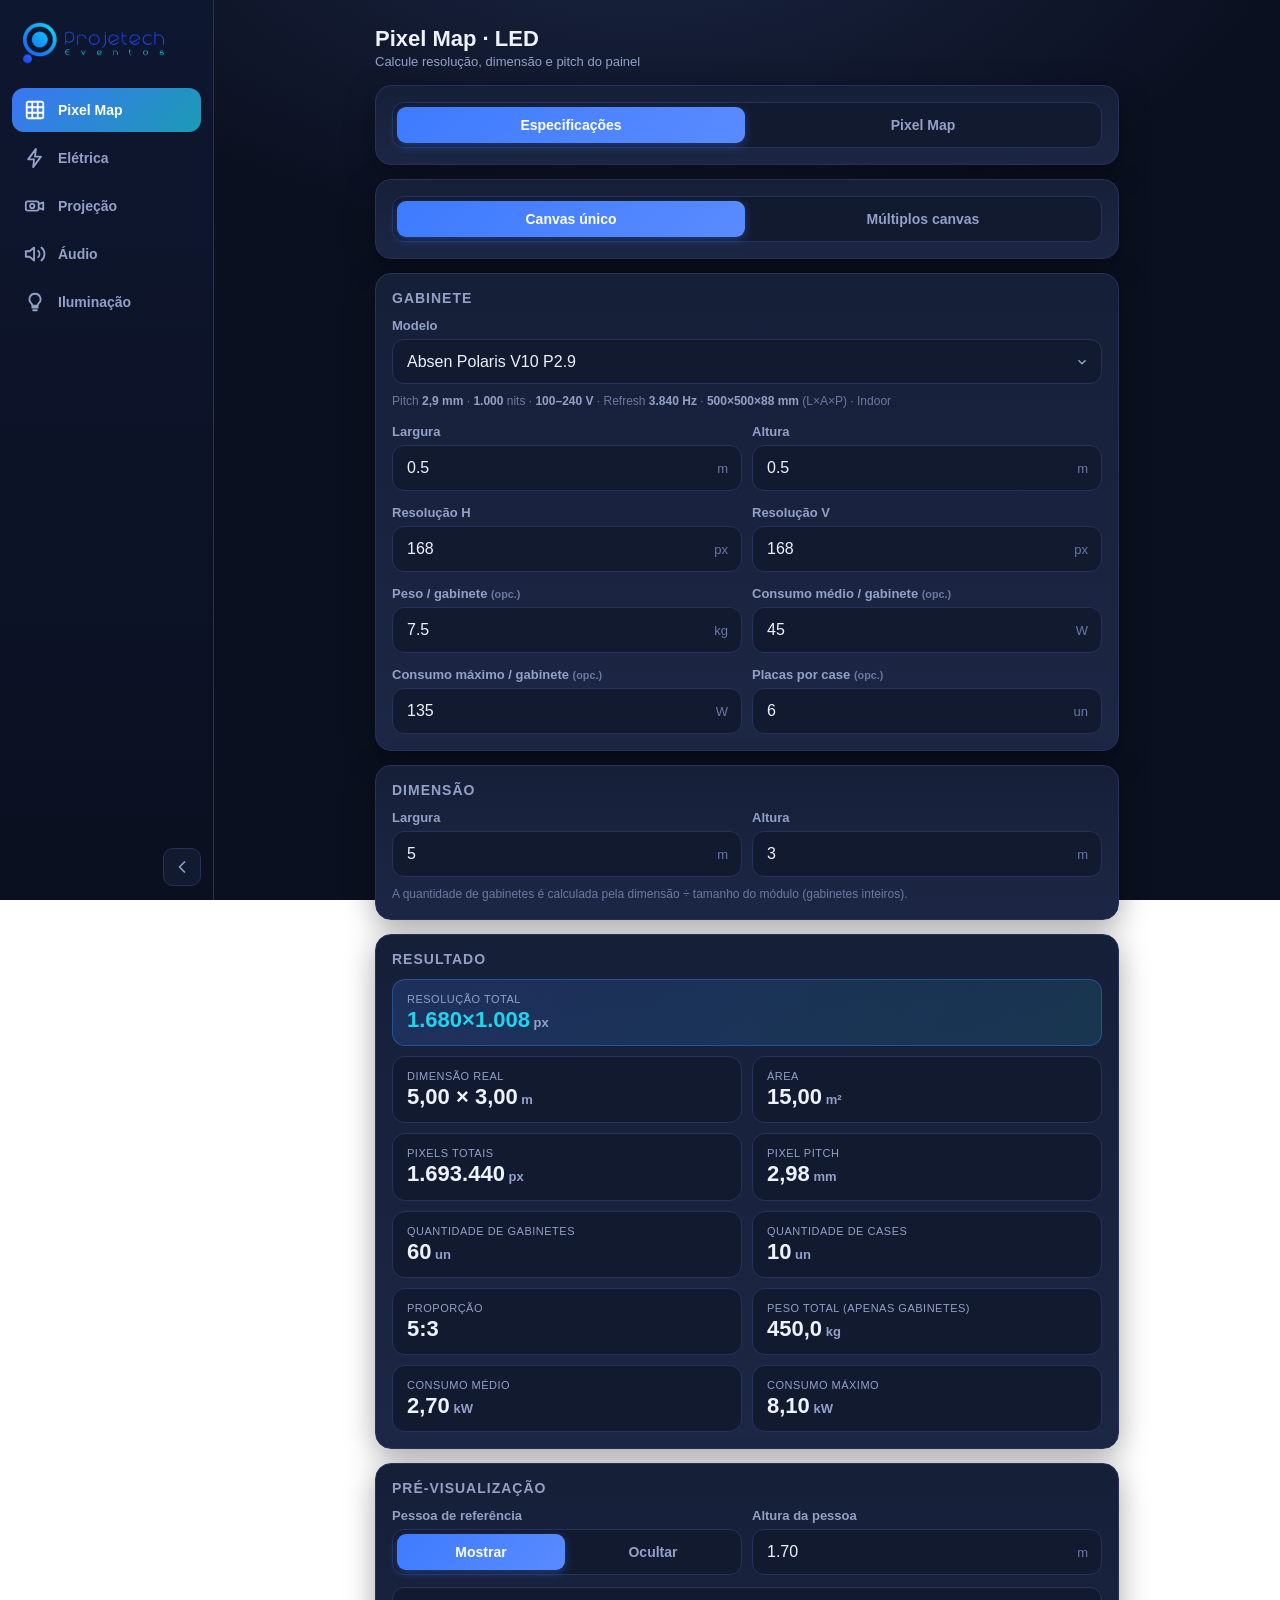
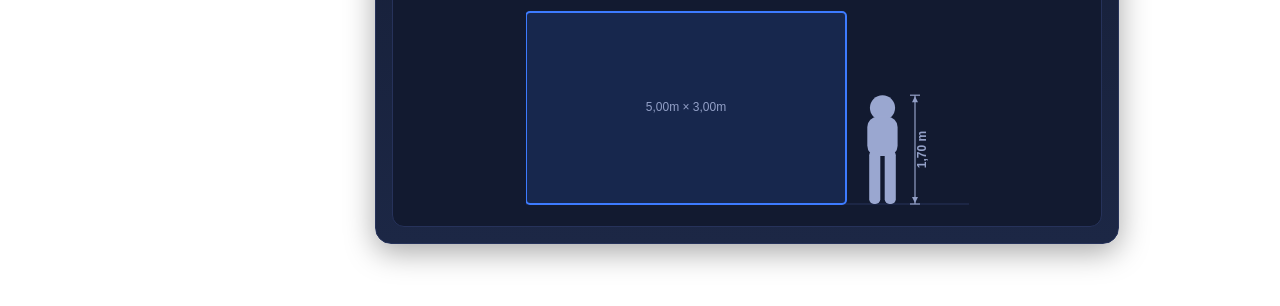
==== admin.html @ 8d04390a "Login com Supabase + painel de admin com registro de acessos Novas telas: - login.html: e-mail/senha" ====
<!DOCTYPE html>
<html lang="pt-BR">
<head>
<meta charset="UTF-8">
<meta name="viewport" content="width=device-width, initial-scale=1.0, viewport-fit=cover">
<meta name="theme-color" content="#0b1020">
<meta name="apple-mobile-web-app-capable" content="yes">
<meta name="apple-mobile-web-app-status-bar-style" content="black-translucent">
<link rel="manifest" href="manifest.json">
<link rel="apple-touch-icon" href="icons/icon-192.png">
<link rel="stylesheet" href="auth.css">
<title>Admin · Projetech Calculator</title>
</head>
<body>
<div class="adm-wrap" id="wrap" style="visibility:hidden">
  <div class="adm-top">
    <img src="logo.png" alt="Projetech Eventos">
    <div class="sp"></div>
    <button class="btn btn-ghost btn-sm" id="back">← Calculadora</button>
    <button class="btn btn-ghost btn-sm" id="out">Sair</button>
  </div>

  <h1 class="adm-title">Administração</h1>
  <p class="adm-sub">Usuários e registro de acessos</p>

  <div class="stats" id="stats"></div>

  <div class="card">
    <h3>Usuários</h3>
    <div class="field"><input type="text" id="qUser" placeholder="Filtrar por nome ou e-mail…"></div>
    <div class="tbl-wrap"><table class="adm" id="tblUsers"></table></div>
    <div class="hint">
      Para <b>criar</b> um usuário: painel do Supabase → Authentication → Users → Add user
      (marque "Auto Confirm User"). Ele aparece aqui no próximo carregamento.
      Bloquear impede a entrada pelo app; para cortar o acesso em definitivo, apague o usuário no painel do Supabase.
    </div>
  </div>

  <div class="card">
    <h3>Acessos</h3>
    <div class="field">
      <select id="fPeriod">
        <option value="1">Últimas 24 horas</option>
        <option value="7" selected>Últimos 7 dias</option>
        <option value="30">Últimos 30 dias</option>
        <option value="0">Tudo</option>
      </select>
    </div>
    <div class="tbl-wrap"><table class="adm" id="tblLog"></table></div>
    <div class="hint">Cada linha é uma entrada no app (login ou reabertura com sessão salva, no máximo uma por hora por aparelho).</div>
  </div>
</div>

<script src="supabase.min.js"></script>
<script src="supabase-config.js"></script>
<script src="auth.js"></script>
<script>
(function(){
  var $ = function(id){ return document.getElementById(id); };
  var users = [], me = null;

  if (!PTAuth.configured) { location.replace('index.html'); return; }

  function dt(s){
    if (!s) return '—';
    var d = new Date(s);
    return d.toLocaleDateString('pt-BR') + ' ' + d.toLocaleTimeString('pt-BR', {hour:'2-digit', minute:'2-digit'});
  }

  // Só o essencial: qual aparelho/navegador, sem despejar a user-agent inteira na tela.
  function device(ua){
    if (!ua) return '—';
    var os  = /iPhone|iPad|iPod/.test(ua) ? 'iOS'
            : /Android/.test(ua) ? 'Android'
            : /Windows/.test(ua) ? 'Windows'
            : /Mac OS X/.test(ua) ? 'Mac'
            : /Linux/.test(ua) ? 'Linux' : 'Outro';
    var nav = /CriOS|Chrome/.test(ua) ? 'Chrome'
            : /FxiOS|Firefox/.test(ua) ? 'Firefox'
            : /Edg/.test(ua) ? 'Edge'
            : /Safari/.test(ua) ? 'Safari' : '';
    return os + (nav ? ' · ' + nav : '');
  }

  function esc(s){ return String(s == null ? '' : s).replace(/[&<>"]/g, function(c){
    return {'&':'&amp;','<':'&lt;','>':'&gt;','"':'&quot;'}[c]; }); }

  /* ---------- usuários ---------- */

  async function loadUsers(){
    var r = await PTAuth.client.from('profiles').select('*').order('created_at', {ascending:true});
    if (r.error) { $('tblUsers').innerHTML = '<tbody><tr><td class="empty">Erro ao carregar: ' + esc(r.error.message) + '</td></tr></tbody>'; return; }
    users = r.data || [];
    renderUsers();
    renderStats();
  }

  function renderUsers(){
    var q = $('qUser').value.trim().toLowerCase();
    var list = q ? users.filter(function(u){
      return (u.email || '').toLowerCase().indexOf(q) >= 0 || (u.nome || '').toLowerCase().indexOf(q) >= 0;
    }) : users;

    if (!list.length) { $('tblUsers').innerHTML = '<tbody><tr><td class="empty">Nenhum usuário.</td></tr></tbody>'; return; }

    var h = '<thead><tr><th>Usuário</th><th>Situação</th><th>Último acesso</th><th></th></tr></thead><tbody>';
    list.forEach(function(u){
      var eu = u.id === me.id;
      h += '<tr>'
        + '<td><b>' + esc(u.nome || u.email || '—') + '</b>'
          + (u.nome ? '<div class="dim" style="font-size:12px">' + esc(u.email) + '</div>' : '')
          + '</td>'
        + '<td>' + (u.is_admin ? '<span class="tag adm">admin</span> ' : '')
          + (u.blocked ? '<span class="tag blk">bloqueado</span>' : '<span class="tag ok">ativo</span>') + '</td>'
        + '<td class="mono dim">' + dt(u.last_seen) + '</td>'
        + '<td style="text-align:right">'
          + (eu ? '<span class="dim" style="font-size:12px">você</span>'
                : '<button class="btn btn-ghost btn-sm" data-blk="' + u.id + '" data-v="' + (u.blocked ? '0' : '1') + '">'
                  + (u.blocked ? 'Desbloquear' : 'Bloquear') + '</button>')
          + '</td>'
        + '</tr>';
    });
    $('tblUsers').innerHTML = h + '</tbody>';

    [].forEach.call($('tblUsers').querySelectorAll('[data-blk]'), function(b){
      b.onclick = async function(){
        b.disabled = true;
        var r = await PTAuth.client.rpc('admin_set_blocked', { target: b.dataset.blk, value: b.dataset.v === '1' });
        if (r.error) { alert('Não foi possível alterar: ' + r.error.message); b.disabled = false; return; }
        loadUsers();
      };
    });
  }

  function renderStats(){
    var ativos = users.filter(function(u){ return !u.blocked; }).length;
    var hoje = users.filter(function(u){
      return u.last_seen && (Date.now() - new Date(u.last_seen)) < 864e5;
    }).length;
    $('stats').innerHTML =
        '<div class="stat"><div class="k">Usuários</div><div class="v">' + users.length + '</div></div>'
      + '<div class="stat"><div class="k">Ativos</div><div class="v">' + ativos + '</div></div>'
      + '<div class="stat"><div class="k">Entraram hoje</div><div class="v">' + hoje + '</div></div>';
  }

  /* ---------- acessos ---------- */

  async function loadLog(){
    var dias = +$('fPeriod').value;
    var q = PTAuth.client.from('access_log').select('*').order('created_at', {ascending:false}).limit(300);
    if (dias > 0) q = q.gte('created_at', new Date(Date.now() - dias * 864e5).toISOString());
    var r = await q;
    if (r.error) { $('tblLog').innerHTML = '<tbody><tr><td class="empty">Erro ao carregar: ' + esc(r.error.message) + '</td></tr></tbody>'; return; }

    var list = r.data || [];
    if (!list.length) { $('tblLog').innerHTML = '<tbody><tr><td class="empty">Nenhum acesso no período.</td></tr></tbody>'; return; }

    var h = '<thead><tr><th>Quando</th><th>Usuário</th><th>Aparelho</th></tr></thead><tbody>';
    list.forEach(function(a){
      h += '<tr><td class="mono">' + dt(a.created_at) + '</td>'
         + '<td>' + esc(a.email || '—') + '</td>'
         + '<td class="dim">' + esc(device(a.user_agent)) + '</td></tr>';
    });
    $('tblLog').innerHTML = h + '</tbody>';
  }

  /* ---------- início ---------- */

  (async function(){
    var ctx = await PTAuth.protectAdmin();
    if (!ctx) return;                       // protectAdmin já redirecionou
    me = ctx.profile;
    $('wrap').style.visibility = 'visible';
    $('back').onclick = function(){ location.href = 'index.html'; };
    $('out').onclick  = function(){ PTAuth.signOut(); };
    $('qUser').addEventListener('input', renderUsers);
    $('fPeriod').addEventListener('change', loadLog);
    await loadUsers();
    await loadLog();
  })();
})();
</script>
</body>
</html>
---- auth.css ----
/* Projetech Calc — estilo das páginas de login e admin
   Mesmos tokens do app (index.html), em arquivo próprio p/ não duplicar o CSS inteiro. */
@font-face{font-family:'Montserrat';font-weight:300;font-style:normal;font-display:swap;src:url('fonts/montserrat-300.woff2') format('woff2')}
@font-face{font-family:'Montserrat';font-weight:400;font-style:normal;font-display:swap;src:url('fonts/montserrat-400.woff2') format('woff2')}
@font-face{font-family:'Montserrat';font-weight:700;font-style:normal;font-display:swap;src:url('fonts/montserrat-700.woff2') format('woff2')}
:root{
  --bg:#0b1020; --bg2:#121a30; --card:#161f38; --card2:#1c2745;
  --line:#26325a; --txt:#eef2ff; --mut:#93a0c7; --mut2:#6b78a3;
  --acc:#3d7bff; --acc2:#22d3ee; --ok:#22c55e; --warn:#f59e0b; --danger:#ef4444;
  --r:16px; --shadow:0 8px 30px rgba(0,0,0,.35);
  --safe-top:env(safe-area-inset-top,0px); --safe-bot:env(safe-area-inset-bottom,0px);
}
*{box-sizing:border-box;-webkit-tap-highlight-color:transparent}
html,body{margin:0;padding:0;min-height:100%}
body{
  background:radial-gradient(1200px 600px at 50% -10%, #1a2542 0%, var(--bg) 55%) fixed;
  color:var(--txt);
  font-family:-apple-system,BlinkMacSystemFont,"Segoe UI",Roboto,Helvetica,Arial,sans-serif;
  -webkit-font-smoothing:antialiased;min-height:100dvh;
}
.card{
  background:linear-gradient(180deg,var(--card),var(--card2));
  border:1px solid var(--line);border-radius:var(--r);
  padding:16px;margin-bottom:14px;box-shadow:var(--shadow);
}
.card h3{margin:0 0 12px;font-size:14px;color:var(--mut);text-transform:uppercase;letter-spacing:1px;font-weight:700}
label{display:block;font-size:13px;color:var(--mut);margin-bottom:6px;font-weight:600}
.field{margin-bottom:14px}
.field:last-child{margin-bottom:0}
input,select{
  width:100%;padding:13px 14px;font-size:16px;color:var(--txt);
  background:var(--bg2);border:1px solid var(--line);border-radius:12px;
  outline:none;transition:border .15s,box-shadow .15s;
}
input:focus,select:focus{border-color:var(--acc);box-shadow:0 0 0 3px rgba(61,123,255,.18)}
input::placeholder{color:var(--mut2)}
.btn{width:100%;padding:14px;border:0;border-radius:13px;font-size:15px;font-weight:700;cursor:pointer;transition:transform .08s,opacity .15s}
.btn:active{transform:scale(.98)}
.btn:disabled{opacity:.55;cursor:default}
.btn-primary{background:linear-gradient(135deg,var(--acc),var(--acc2));color:#04122e}
.btn-ghost{background:var(--bg2);color:var(--txt);border:1px solid var(--line)}
.btn-sm{padding:8px 12px;font-size:13px;width:auto}
.hint{font-size:12px;color:var(--mut2);margin-top:8px;line-height:1.5}
.msg{margin-top:12px;padding:11px 13px;border-radius:12px;font-size:13px;line-height:1.5;display:none}
.msg.err{display:block;background:rgba(239,68,68,.12);border:1px solid rgba(239,68,68,.4);color:#ffb4b4}
.msg.ok{display:block;background:rgba(34,197,94,.12);border:1px solid rgba(34,197,94,.4);color:#a9f0c2}
.msg.warn{display:block;background:rgba(245,158,11,.12);border:1px solid rgba(245,158,11,.4);color:#ffd79a}

/* ===== login ===== */
.login-wrap{min-height:100dvh;display:flex;align-items:center;justify-content:center;padding:calc(var(--safe-top) + 24px) 18px calc(var(--safe-bot) + 24px)}
.login-box{width:100%;max-width:380px}
.login-logo{display:flex;justify-content:center;margin-bottom:22px}
.login-logo img{height:54px;width:auto}
.login-title{font-size:22px;font-weight:700;margin:0 0 4px;text-align:center}
.login-sub{font-size:13px;color:var(--mut);margin:0 0 20px;text-align:center}

/* ===== admin ===== */
.adm-wrap{max-width:960px;margin:0 auto;padding:calc(var(--safe-top) + 18px) 16px calc(var(--safe-bot) + 32px)}
.adm-top{display:flex;align-items:center;gap:12px;margin-bottom:18px}
.adm-top img{height:38px;width:auto}
.adm-top .sp{flex:1}
.adm-title{font-size:22px;font-weight:700;margin:0 0 4px}
.adm-sub{font-size:13px;color:var(--mut);margin:0 0 18px}
.tbl-wrap{overflow-x:auto;-webkit-overflow-scrolling:touch}
table.adm{width:100%;border-collapse:collapse;font-size:14px}
table.adm th,table.adm td{padding:10px;text-align:left;border-bottom:1px solid var(--line);white-space:nowrap}
table.adm th{color:var(--mut);font-size:11px;text-transform:uppercase;letter-spacing:.5px;font-weight:700}
table.adm tbody tr:last-child td{border-bottom:0}
.tag{display:inline-block;padding:3px 8px;border-radius:99px;font-size:11px;font-weight:700;letter-spacing:.3px}
.tag.adm{background:rgba(61,123,255,.18);color:#9dc0ff}
.tag.blk{background:rgba(239,68,68,.16);color:#ffb4b4}
.tag.ok{background:rgba(34,197,94,.14);color:#a9f0c2}
.mono{font-variant-numeric:tabular-nums}
.dim{color:var(--mut2)}
.empty{color:var(--mut2);font-size:13px;padding:14px 2px}
.stats{display:grid;grid-template-columns:repeat(auto-fit,minmax(140px,1fr));gap:10px;margin-bottom:14px}
.stat{background:var(--bg2);border:1px solid var(--line);border-radius:12px;padding:12px}
.stat .k{font-size:11px;color:var(--mut);text-transform:uppercase;letter-spacing:.5px;font-weight:700;margin-bottom:4px}
.stat .v{font-size:20px;font-weight:700;color:var(--acc2)}
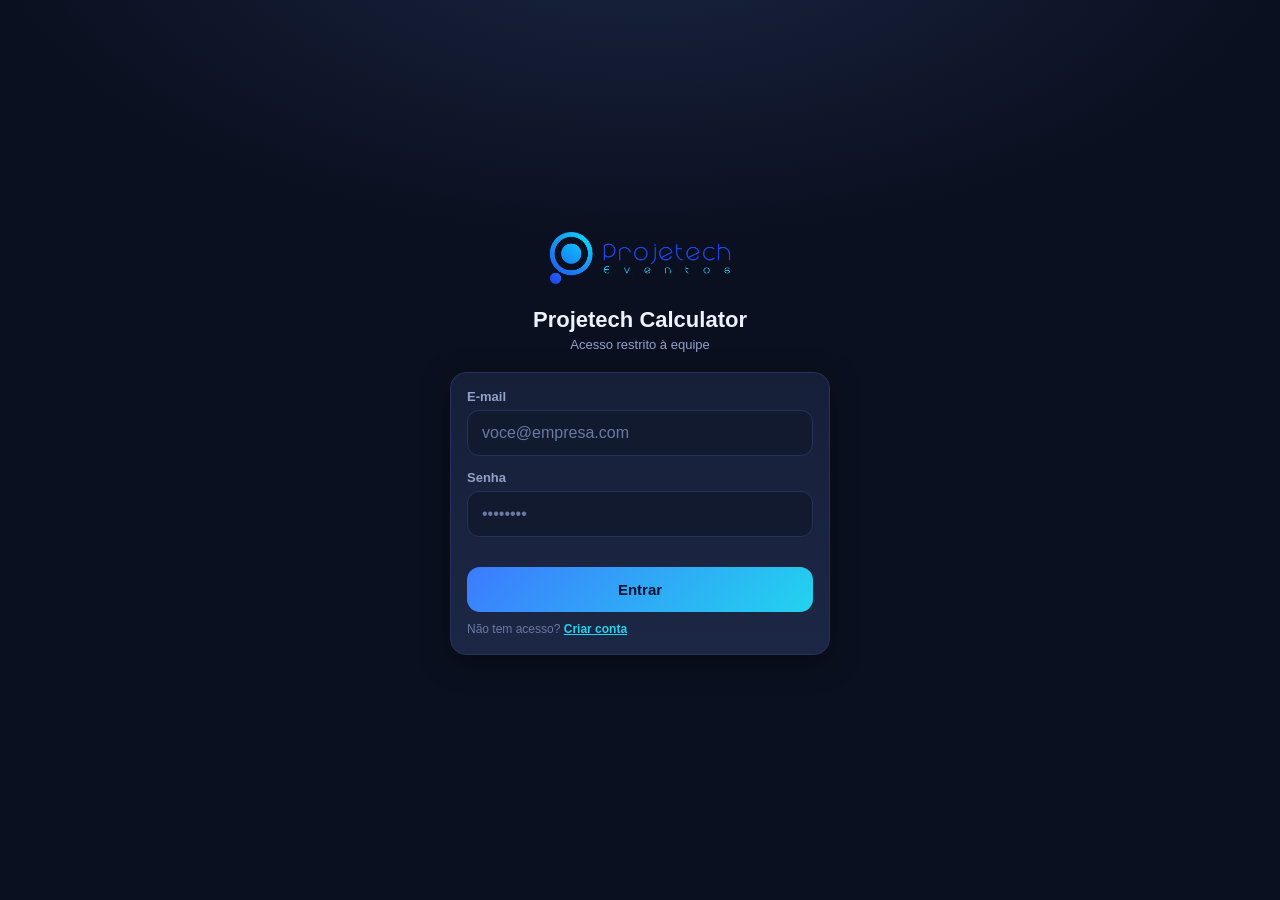
==== commit ad026019: "Auto-cadastro com aprovacao pelo admin Login: - botao 'Criar conta' alterna o formulario p/ nome+ema" ====
--- a/admin.html
+++ b/admin.html
@@ -25,14 +25,19 @@
 
   <div class="stats" id="stats"></div>
 
+  <div class="card" id="pendCard" style="display:none;border-color:rgba(245,158,11,.5)">
+    <h3 style="color:var(--warn)">Contas pendentes · <span id="pendCount">0</span></h3>
+    <div class="tbl-wrap"><table class="adm" id="tblPend"></table></div>
+    <div class="hint">Alguém criou uma conta e aguarda sua liberação. <b>Aprovar</b> libera o acesso; <b>Recusar</b> bloqueia a entrada.</div>
+  </div>
+
   <div class="card">
     <h3>Usuários</h3>
     <div class="field"><input type="text" id="qUser" placeholder="Filtrar por nome ou e-mail…"></div>
     <div class="tbl-wrap"><table class="adm" id="tblUsers"></table></div>
     <div class="hint">
-      Para <b>criar</b> um usuário: painel do Supabase → Authentication → Users → Add user
-      (marque "Auto Confirm User"). Ele aparece aqui no próximo carregamento.
-      Bloquear impede a entrada pelo app; para cortar o acesso em definitivo, apague o usuário no painel do Supabase.
+      Novos usuários entram sozinhos pela tela de login (<b>Criar conta</b>) e ficam pendentes até você aprovar aqui.
+      Bloquear impede a entrada pelo app.
     </div>
   </div>
 
@@ -91,8 +96,52 @@
     var r = await PTAuth.client.from('profiles').select('*').order('created_at', {ascending:true});
     if (r.error) { $('tblUsers').innerHTML = '<tbody><tr><td class="empty">Erro ao carregar: ' + esc(r.error.message) + '</td></tr></tbody>'; return; }
     users = r.data || [];
+    renderPending();
     renderUsers();
     renderStats();
+  }
+
+  // approved pode não existir ainda (banco sem a migração): trata ausência como aprovado,
+  // p/ não marcar todo mundo como pendente por engano.
+  function isPending(u){ return u.approved === false; }
+
+  function renderPending(){
+    var pend = users.filter(isPending);
+    $('pendCount').textContent = pend.length;
+    $('pendCard').style.display = pend.length ? '' : 'none';
+    if (!pend.length) { $('tblPend').innerHTML = ''; return; }
+
+    var h = '<thead><tr><th>Nome</th><th>E-mail</th><th>Quando</th><th></th></tr></thead><tbody>';
+    pend.forEach(function(u){
+      h += '<tr>'
+        + '<td><b>' + esc(u.nome || '—') + '</b></td>'
+        + '<td>' + esc(u.email || '—') + '</td>'
+        + '<td class="mono dim">' + dt(u.created_at) + '</td>'
+        + '<td style="text-align:right;white-space:nowrap">'
+          + '<button class="btn btn-primary btn-sm" data-appr="' + u.id + '">Aprovar</button> '
+          + '<button class="btn btn-ghost btn-sm" data-rej="' + u.id + '">Recusar</button>'
+          + '</td>'
+        + '</tr>';
+    });
+    $('tblPend').innerHTML = h + '</tbody>';
+
+    [].forEach.call($('tblPend').querySelectorAll('[data-appr]'), function(b){
+      b.onclick = async function(){
+        b.disabled = true;
+        var r = await PTAuth.client.rpc('admin_set_approved', { target: b.dataset.appr, value: true });
+        if (r.error) { alert('Não foi possível aprovar: ' + r.error.message); b.disabled = false; return; }
+        loadUsers();
+      };
+    });
+    [].forEach.call($('tblPend').querySelectorAll('[data-rej]'), function(b){
+      b.onclick = async function(){
+        if (!confirm('Recusar esta conta? A pessoa não conseguirá entrar.')) return;
+        b.disabled = true;
+        var r = await PTAuth.client.rpc('admin_set_blocked', { target: b.dataset.rej, value: true });
+        if (r.error) { alert('Não foi possível recusar: ' + r.error.message); b.disabled = false; return; }
+        loadUsers();
+      };
+    });
   }
 
   function renderUsers(){
@@ -111,7 +160,9 @@
           + (u.nome ? '<div class="dim" style="font-size:12px">' + esc(u.email) + '</div>' : '')
           + '</td>'
         + '<td>' + (u.is_admin ? '<span class="tag adm">admin</span> ' : '')
-          + (u.blocked ? '<span class="tag blk">bloqueado</span>' : '<span class="tag ok">ativo</span>') + '</td>'
+          + (u.blocked ? '<span class="tag blk">bloqueado</span>'
+             : isPending(u) ? '<span class="tag blk" style="background:rgba(245,158,11,.16);color:#ffd79a">pendente</span>'
+             : '<span class="tag ok">ativo</span>') + '</td>'
         + '<td class="mono dim">' + dt(u.last_seen) + '</td>'
         + '<td style="text-align:right">'
           + (eu ? '<span class="dim" style="font-size:12px">você</span>'
@@ -133,13 +184,15 @@
   }
 
   function renderStats(){
-    var ativos = users.filter(function(u){ return !u.blocked; }).length;
+    var pend = users.filter(isPending).length;
+    var ativos = users.filter(function(u){ return !u.blocked && !isPending(u); }).length;
     var hoje = users.filter(function(u){
       return u.last_seen && (Date.now() - new Date(u.last_seen)) < 864e5;
     }).length;
     $('stats').innerHTML =
         '<div class="stat"><div class="k">Usuários</div><div class="v">' + users.length + '</div></div>'
       + '<div class="stat"><div class="k">Ativos</div><div class="v">' + ativos + '</div></div>'
+      + '<div class="stat"><div class="k">Pendentes</div><div class="v">' + pend + '</div></div>'
       + '<div class="stat"><div class="k">Entraram hoje</div><div class="v">' + hoje + '</div></div>';
   }
 
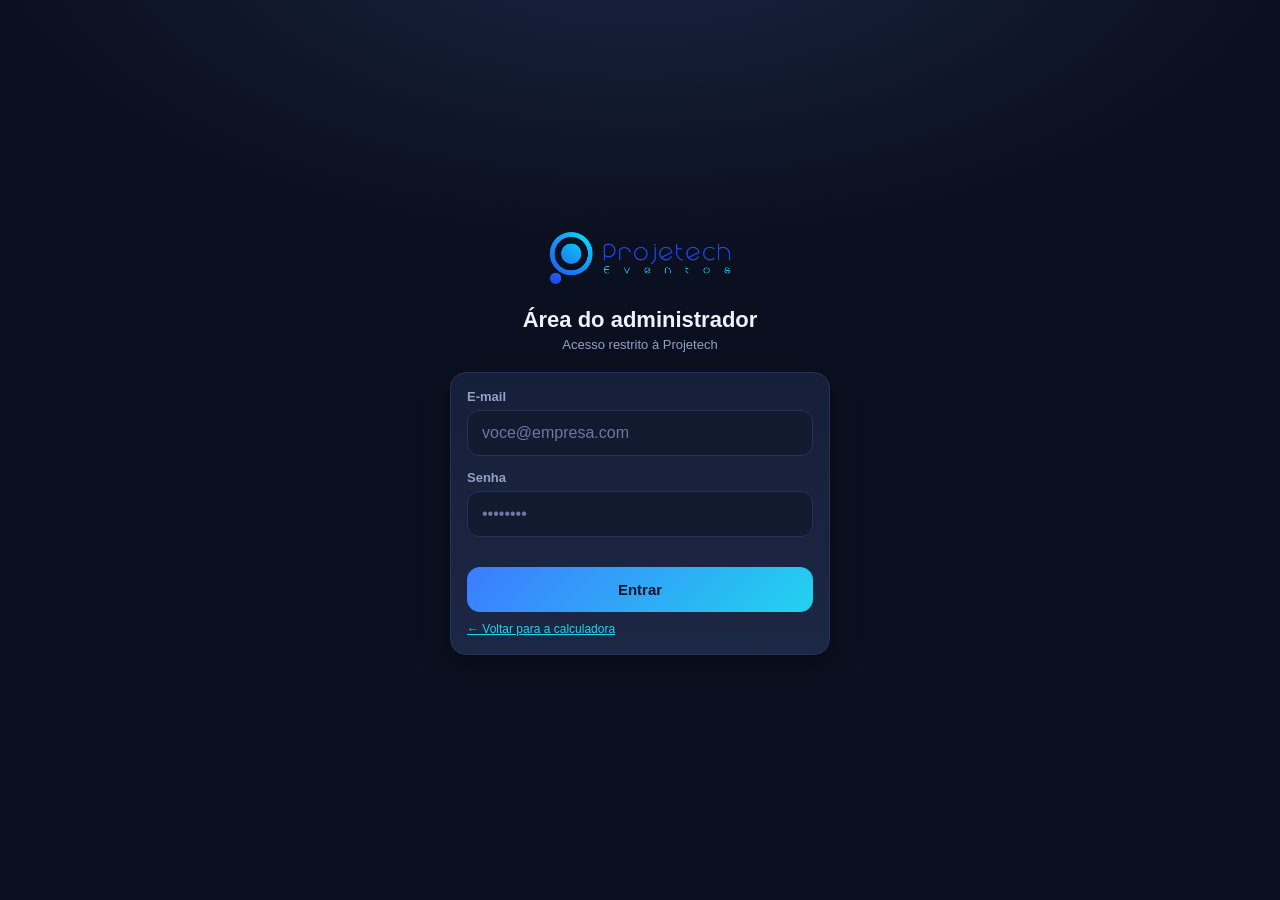
==== commit 8f4b25f3: "Vira ferramenta aberta ao mercado: tela de entrada + painel de uso Modelo novo (sem senha para o pub" ====
--- a/admin.html
+++ b/admin.html
@@ -9,7 +9,16 @@
 <link rel="manifest" href="manifest.json">
 <link rel="apple-touch-icon" href="icons/icon-192.png">
 <link rel="stylesheet" href="auth.css">
-<title>Admin · Projetech Calculator</title>
+<style>
+  .bars{display:flex;flex-direction:column;gap:8px}
+  .bar-row{display:grid;grid-template-columns:130px 1fr 44px;gap:10px;align-items:center;font-size:13px}
+  .bar-row .lbl{color:var(--txt);white-space:nowrap;overflow:hidden;text-overflow:ellipsis}
+  .bar-row .track{background:var(--bg2);border-radius:99px;height:10px;overflow:hidden}
+  .bar-row .fill{height:100%;background:linear-gradient(90deg,var(--acc),var(--acc2));border-radius:99px}
+  .bar-row .num{text-align:right;color:var(--mut);font-weight:700}
+  @media(max-width:520px){ .bar-row{grid-template-columns:100px 1fr 38px} }
+</style>
+<title>Painel · Projetech Calculator</title>
 </head>
 <body>
 <div class="adm-wrap" id="wrap" style="visibility:hidden">
@@ -20,39 +29,32 @@
     <button class="btn btn-ghost btn-sm" id="out">Sair</button>
   </div>
 
-  <h1 class="adm-title">Administração</h1>
-  <p class="adm-sub">Usuários e registro de acessos</p>
+  <h1 class="adm-title">Painel Projetech Calculator</h1>
+  <p class="adm-sub">Quem está usando a ferramenta</p>
 
   <div class="stats" id="stats"></div>
 
-  <div class="card" id="pendCard" style="display:none;border-color:rgba(245,158,11,.5)">
-    <h3 style="color:var(--warn)">Contas pendentes · <span id="pendCount">0</span></h3>
-    <div class="tbl-wrap"><table class="adm" id="tblPend"></table></div>
-    <div class="hint">Alguém criou uma conta e aguarda sua liberação. <b>Aprovar</b> libera o acesso; <b>Recusar</b> bloqueia a entrada.</div>
+  <div class="card">
+    <h3>Por área de atuação</h3>
+    <div class="bars" id="byArea"></div>
   </div>
 
   <div class="card">
-    <h3>Usuários</h3>
-    <div class="field"><input type="text" id="qUser" placeholder="Filtrar por nome ou e-mail…"></div>
-    <div class="tbl-wrap"><table class="adm" id="tblUsers"></table></div>
-    <div class="hint">
-      Novos usuários entram sozinhos pela tela de login (<b>Criar conta</b>) e ficam pendentes até você aprovar aqui.
-      Bloquear impede a entrada pelo app.
-    </div>
+    <h3>Por cidade</h3>
+    <div class="bars" id="byCity"></div>
   </div>
 
   <div class="card">
-    <h3>Acessos</h3>
-    <div class="field">
-      <select id="fPeriod">
-        <option value="1">Últimas 24 horas</option>
-        <option value="7" selected>Últimos 7 dias</option>
-        <option value="30">Últimos 30 dias</option>
-        <option value="0">Tudo</option>
-      </select>
-    </div>
+    <h3>Pessoas</h3>
+    <div class="field"><input type="text" id="qUser" placeholder="Filtrar por nome, área ou cidade…"></div>
+    <div class="tbl-wrap"><table class="adm" id="tblPeople"></table></div>
+    <div class="hint">Cada linha é uma pessoa (um aparelho). O contato é o que ela informou na entrada.</div>
+  </div>
+
+  <div class="card">
+    <h3>Acessos recentes</h3>
     <div class="tbl-wrap"><table class="adm" id="tblLog"></table></div>
-    <div class="hint">Cada linha é uma entrada no app (login ou reabertura com sessão salva, no máximo uma por hora por aparelho).</div>
+    <div class="hint">Cada linha é uma entrada no app (novas entradas contam no máximo uma a cada 30 min por aparelho).</div>
   </div>
 </div>
 
@@ -62,173 +64,95 @@
 <script>
 (function(){
   var $ = function(id){ return document.getElementById(id); };
-  var users = [], me = null;
+  var people = [];
 
-  if (!PTAuth.configured) { location.replace('index.html'); return; }
+  if(!PTAuth.configured){ location.replace('index.html'); return; }
 
-  function dt(s){
-    if (!s) return '—';
-    var d = new Date(s);
-    return d.toLocaleDateString('pt-BR') + ' ' + d.toLocaleTimeString('pt-BR', {hour:'2-digit', minute:'2-digit'});
+  function dt(s){ if(!s) return '—'; var d=new Date(s);
+    return d.toLocaleDateString('pt-BR')+' '+d.toLocaleTimeString('pt-BR',{hour:'2-digit',minute:'2-digit'}); }
+  function esc(s){ return String(s==null?'':s).replace(/[&<>"]/g,function(c){
+    return {'&':'&amp;','<':'&lt;','>':'&gt;','"':'&quot;'}[c]; }); }
+  function device(ua){ if(!ua) return '—';
+    var os=/iPhone|iPad|iPod/.test(ua)?'iOS':/Android/.test(ua)?'Android':/Windows/.test(ua)?'Windows':/Mac OS X/.test(ua)?'Mac':/Linux/.test(ua)?'Linux':'Outro';
+    var nav=/CriOS|Chrome/.test(ua)?'Chrome':/FxiOS|Firefox/.test(ua)?'Firefox':/Edg/.test(ua)?'Edge':/Safari/.test(ua)?'Safari':'';
+    return os+(nav?' · '+nav:''); }
+
+  function bars(el, pairs){
+    if(!pairs.length){ el.innerHTML='<div class="empty">Sem dados ainda.</div>'; return; }
+    var max=pairs[0][1]||1;
+    el.innerHTML = pairs.map(function(p){
+      var pct=Math.round((p[1]/max)*100);
+      return '<div class="bar-row"><div class="lbl">'+esc(p[0]||'—')+'</div>'
+           + '<div class="track"><div class="fill" style="width:'+pct+'%"></div></div>'
+           + '<div class="num">'+p[1]+'</div></div>';
+    }).join('');
+  }
+  function groupCount(arr, key){
+    var m={}; arr.forEach(function(x){ var k=(x[key]||'—').trim()||'—'; m[k]=(m[k]||0)+1; });
+    return Object.keys(m).map(function(k){ return [k,m[k]]; }).sort(function(a,b){ return b[1]-a[1]; });
   }
 
-  // Só o essencial: qual aparelho/navegador, sem despejar a user-agent inteira na tela.
-  function device(ua){
-    if (!ua) return '—';
-    var os  = /iPhone|iPad|iPod/.test(ua) ? 'iOS'
-            : /Android/.test(ua) ? 'Android'
-            : /Windows/.test(ua) ? 'Windows'
-            : /Mac OS X/.test(ua) ? 'Mac'
-            : /Linux/.test(ua) ? 'Linux' : 'Outro';
-    var nav = /CriOS|Chrome/.test(ua) ? 'Chrome'
-            : /FxiOS|Firefox/.test(ua) ? 'Firefox'
-            : /Edg/.test(ua) ? 'Edge'
-            : /Safari/.test(ua) ? 'Safari' : '';
-    return os + (nav ? ' · ' + nav : '');
+  async function loadResumo(){
+    var r = await PTAuth.client.rpc('admin_resumo');
+    var d = r.data || {};
+    $('stats').innerHTML =
+        '<div class="stat"><div class="k">Acessos</div><div class="v">'+(d.total_visitas||0)+'</div></div>'
+      + '<div class="stat"><div class="k">Pessoas</div><div class="v">'+(d.total_pessoas||0)+'</div></div>'
+      + '<div class="stat"><div class="k">Acessos hoje</div><div class="v">'+(d.visitas_hoje||0)+'</div></div>'
+      + '<div class="stat"><div class="k">Novas hoje</div><div class="v">'+(d.pessoas_hoje||0)+'</div></div>';
   }
 
-  function esc(s){ return String(s == null ? '' : s).replace(/[&<>"]/g, function(c){
-    return {'&':'&amp;','<':'&lt;','>':'&gt;','"':'&quot;'}[c]; }); }
-
-  /* ---------- usuários ---------- */
-
-  async function loadUsers(){
-    var r = await PTAuth.client.from('profiles').select('*').order('created_at', {ascending:true});
-    if (r.error) { $('tblUsers').innerHTML = '<tbody><tr><td class="empty">Erro ao carregar: ' + esc(r.error.message) + '</td></tr></tbody>'; return; }
-    users = r.data || [];
-    renderPending();
-    renderUsers();
-    renderStats();
+  async function loadPeople(){
+    var r = await PTAuth.client.rpc('admin_pessoas');
+    if(r.error){ $('tblPeople').innerHTML='<tbody><tr><td class="empty">Erro ao carregar: '+esc(r.error.message)+'</td></tr></tbody>'; return; }
+    people = r.data || [];
+    bars($('byArea'), groupCount(people,'area'));
+    bars($('byCity'), groupCount(people,'cidade').slice(0,10));
+    renderPeople();
   }
 
-  // approved pode não existir ainda (banco sem a migração): trata ausência como aprovado,
-  // p/ não marcar todo mundo como pendente por engano.
-  function isPending(u){ return u.approved === false; }
-
-  function renderPending(){
-    var pend = users.filter(isPending);
-    $('pendCount').textContent = pend.length;
-    $('pendCard').style.display = pend.length ? '' : 'none';
-    if (!pend.length) { $('tblPend').innerHTML = ''; return; }
-
-    var h = '<thead><tr><th>Nome</th><th>E-mail</th><th>Quando</th><th></th></tr></thead><tbody>';
-    pend.forEach(function(u){
-      h += '<tr>'
-        + '<td><b>' + esc(u.nome || '—') + '</b></td>'
-        + '<td>' + esc(u.email || '—') + '</td>'
-        + '<td class="mono dim">' + dt(u.created_at) + '</td>'
-        + '<td style="text-align:right;white-space:nowrap">'
-          + '<button class="btn btn-primary btn-sm" data-appr="' + u.id + '">Aprovar</button> '
-          + '<button class="btn btn-ghost btn-sm" data-rej="' + u.id + '">Recusar</button>'
-          + '</td>'
-        + '</tr>';
+  function renderPeople(){
+    var q=$('qUser').value.trim().toLowerCase();
+    var list = q ? people.filter(function(u){
+      return [(u.nome||''),(u.area||''),(u.cidade||''),(u.contato||'')].join(' ').toLowerCase().indexOf(q)>=0;
+    }) : people;
+    if(!list.length){ $('tblPeople').innerHTML='<tbody><tr><td class="empty">Ninguém ainda.</td></tr></tbody>'; return; }
+    var h='<thead><tr><th>Nome</th><th>Área</th><th>Cidade</th><th>Contato</th><th>Acessos</th><th>Último</th></tr></thead><tbody>';
+    list.forEach(function(u){
+      h += '<tr><td><b>'+esc(u.nome||'—')+'</b></td>'
+         + '<td class="dim">'+esc(u.area||'—')+'</td>'
+         + '<td class="dim">'+esc(u.cidade||'—')+'</td>'
+         + '<td>'+esc(u.contato||'—')+'</td>'
+         + '<td class="mono">'+(u.visitas||0)+'</td>'
+         + '<td class="mono dim">'+dt(u.ultimo_acesso)+'</td></tr>';
     });
-    $('tblPend').innerHTML = h + '</tbody>';
-
-    [].forEach.call($('tblPend').querySelectorAll('[data-appr]'), function(b){
-      b.onclick = async function(){
-        b.disabled = true;
-        var r = await PTAuth.client.rpc('admin_set_approved', { target: b.dataset.appr, value: true });
-        if (r.error) { alert('Não foi possível aprovar: ' + r.error.message); b.disabled = false; return; }
-        loadUsers();
-      };
-    });
-    [].forEach.call($('tblPend').querySelectorAll('[data-rej]'), function(b){
-      b.onclick = async function(){
-        if (!confirm('Recusar esta conta? A pessoa não conseguirá entrar.')) return;
-        b.disabled = true;
-        var r = await PTAuth.client.rpc('admin_set_blocked', { target: b.dataset.rej, value: true });
-        if (r.error) { alert('Não foi possível recusar: ' + r.error.message); b.disabled = false; return; }
-        loadUsers();
-      };
-    });
+    $('tblPeople').innerHTML=h+'</tbody>';
   }
 
-  function renderUsers(){
-    var q = $('qUser').value.trim().toLowerCase();
-    var list = q ? users.filter(function(u){
-      return (u.email || '').toLowerCase().indexOf(q) >= 0 || (u.nome || '').toLowerCase().indexOf(q) >= 0;
-    }) : users;
-
-    if (!list.length) { $('tblUsers').innerHTML = '<tbody><tr><td class="empty">Nenhum usuário.</td></tr></tbody>'; return; }
-
-    var h = '<thead><tr><th>Usuário</th><th>Situação</th><th>Último acesso</th><th></th></tr></thead><tbody>';
-    list.forEach(function(u){
-      var eu = u.id === me.id;
-      h += '<tr>'
-        + '<td><b>' + esc(u.nome || u.email || '—') + '</b>'
-          + (u.nome ? '<div class="dim" style="font-size:12px">' + esc(u.email) + '</div>' : '')
-          + '</td>'
-        + '<td>' + (u.is_admin ? '<span class="tag adm">admin</span> ' : '')
-          + (u.blocked ? '<span class="tag blk">bloqueado</span>'
-             : isPending(u) ? '<span class="tag blk" style="background:rgba(245,158,11,.16);color:#ffd79a">pendente</span>'
-             : '<span class="tag ok">ativo</span>') + '</td>'
-        + '<td class="mono dim">' + dt(u.last_seen) + '</td>'
-        + '<td style="text-align:right">'
-          + (eu ? '<span class="dim" style="font-size:12px">você</span>'
-                : '<button class="btn btn-ghost btn-sm" data-blk="' + u.id + '" data-v="' + (u.blocked ? '0' : '1') + '">'
-                  + (u.blocked ? 'Desbloquear' : 'Bloquear') + '</button>')
-          + '</td>'
-        + '</tr>';
+  async function loadLog(){
+    var r = await PTAuth.client.from('visitas').select('*').order('ocorreu_em',{ascending:false}).limit(150);
+    if(r.error){ $('tblLog').innerHTML='<tbody><tr><td class="empty">Erro ao carregar: '+esc(r.error.message)+'</td></tr></tbody>'; return; }
+    var list=r.data||[];
+    if(!list.length){ $('tblLog').innerHTML='<tbody><tr><td class="empty">Nenhum acesso ainda.</td></tr></tbody>'; return; }
+    var h='<thead><tr><th>Quando</th><th>Nome</th><th>Área</th><th>Aparelho</th></tr></thead><tbody>';
+    list.forEach(function(a){
+      h += '<tr><td class="mono">'+dt(a.ocorreu_em)+'</td>'
+         + '<td>'+esc(a.nome||'—')+'</td>'
+         + '<td class="dim">'+esc(a.area||'—')+'</td>'
+         + '<td class="dim">'+esc(device(a.user_agent))+'</td></tr>';
     });
-    $('tblUsers').innerHTML = h + '</tbody>';
-
-    [].forEach.call($('tblUsers').querySelectorAll('[data-blk]'), function(b){
-      b.onclick = async function(){
-        b.disabled = true;
-        var r = await PTAuth.client.rpc('admin_set_blocked', { target: b.dataset.blk, value: b.dataset.v === '1' });
-        if (r.error) { alert('Não foi possível alterar: ' + r.error.message); b.disabled = false; return; }
-        loadUsers();
-      };
-    });
+    $('tblLog').innerHTML=h+'</tbody>';
   }
-
-  function renderStats(){
-    var pend = users.filter(isPending).length;
-    var ativos = users.filter(function(u){ return !u.blocked && !isPending(u); }).length;
-    var hoje = users.filter(function(u){
-      return u.last_seen && (Date.now() - new Date(u.last_seen)) < 864e5;
-    }).length;
-    $('stats').innerHTML =
-        '<div class="stat"><div class="k">Usuários</div><div class="v">' + users.length + '</div></div>'
-      + '<div class="stat"><div class="k">Ativos</div><div class="v">' + ativos + '</div></div>'
-      + '<div class="stat"><div class="k">Pendentes</div><div class="v">' + pend + '</div></div>'
-      + '<div class="stat"><div class="k">Entraram hoje</div><div class="v">' + hoje + '</div></div>';
-  }
-
-  /* ---------- acessos ---------- */
-
-  async function loadLog(){
-    var dias = +$('fPeriod').value;
-    var q = PTAuth.client.from('access_log').select('*').order('created_at', {ascending:false}).limit(300);
-    if (dias > 0) q = q.gte('created_at', new Date(Date.now() - dias * 864e5).toISOString());
-    var r = await q;
-    if (r.error) { $('tblLog').innerHTML = '<tbody><tr><td class="empty">Erro ao carregar: ' + esc(r.error.message) + '</td></tr></tbody>'; return; }
-
-    var list = r.data || [];
-    if (!list.length) { $('tblLog').innerHTML = '<tbody><tr><td class="empty">Nenhum acesso no período.</td></tr></tbody>'; return; }
-
-    var h = '<thead><tr><th>Quando</th><th>Usuário</th><th>Aparelho</th></tr></thead><tbody>';
-    list.forEach(function(a){
-      h += '<tr><td class="mono">' + dt(a.created_at) + '</td>'
-         + '<td>' + esc(a.email || '—') + '</td>'
-         + '<td class="dim">' + esc(device(a.user_agent)) + '</td></tr>';
-    });
-    $('tblLog').innerHTML = h + '</tbody>';
-  }
-
-  /* ---------- início ---------- */
 
   (async function(){
     var ctx = await PTAuth.protectAdmin();
-    if (!ctx) return;                       // protectAdmin já redirecionou
-    me = ctx.profile;
-    $('wrap').style.visibility = 'visible';
-    $('back').onclick = function(){ location.href = 'index.html'; };
-    $('out').onclick  = function(){ PTAuth.signOut(); };
-    $('qUser').addEventListener('input', renderUsers);
-    $('fPeriod').addEventListener('change', loadLog);
-    await loadUsers();
+    if(!ctx) return;
+    $('wrap').style.visibility='visible';
+    $('back').onclick=function(){ location.href='index.html'; };
+    $('out').onclick=function(){ PTAuth.signOut(); };
+    $('qUser').addEventListener('input', renderPeople);
+    await loadResumo();
+    await loadPeople();
     await loadLog();
   })();
 })();
